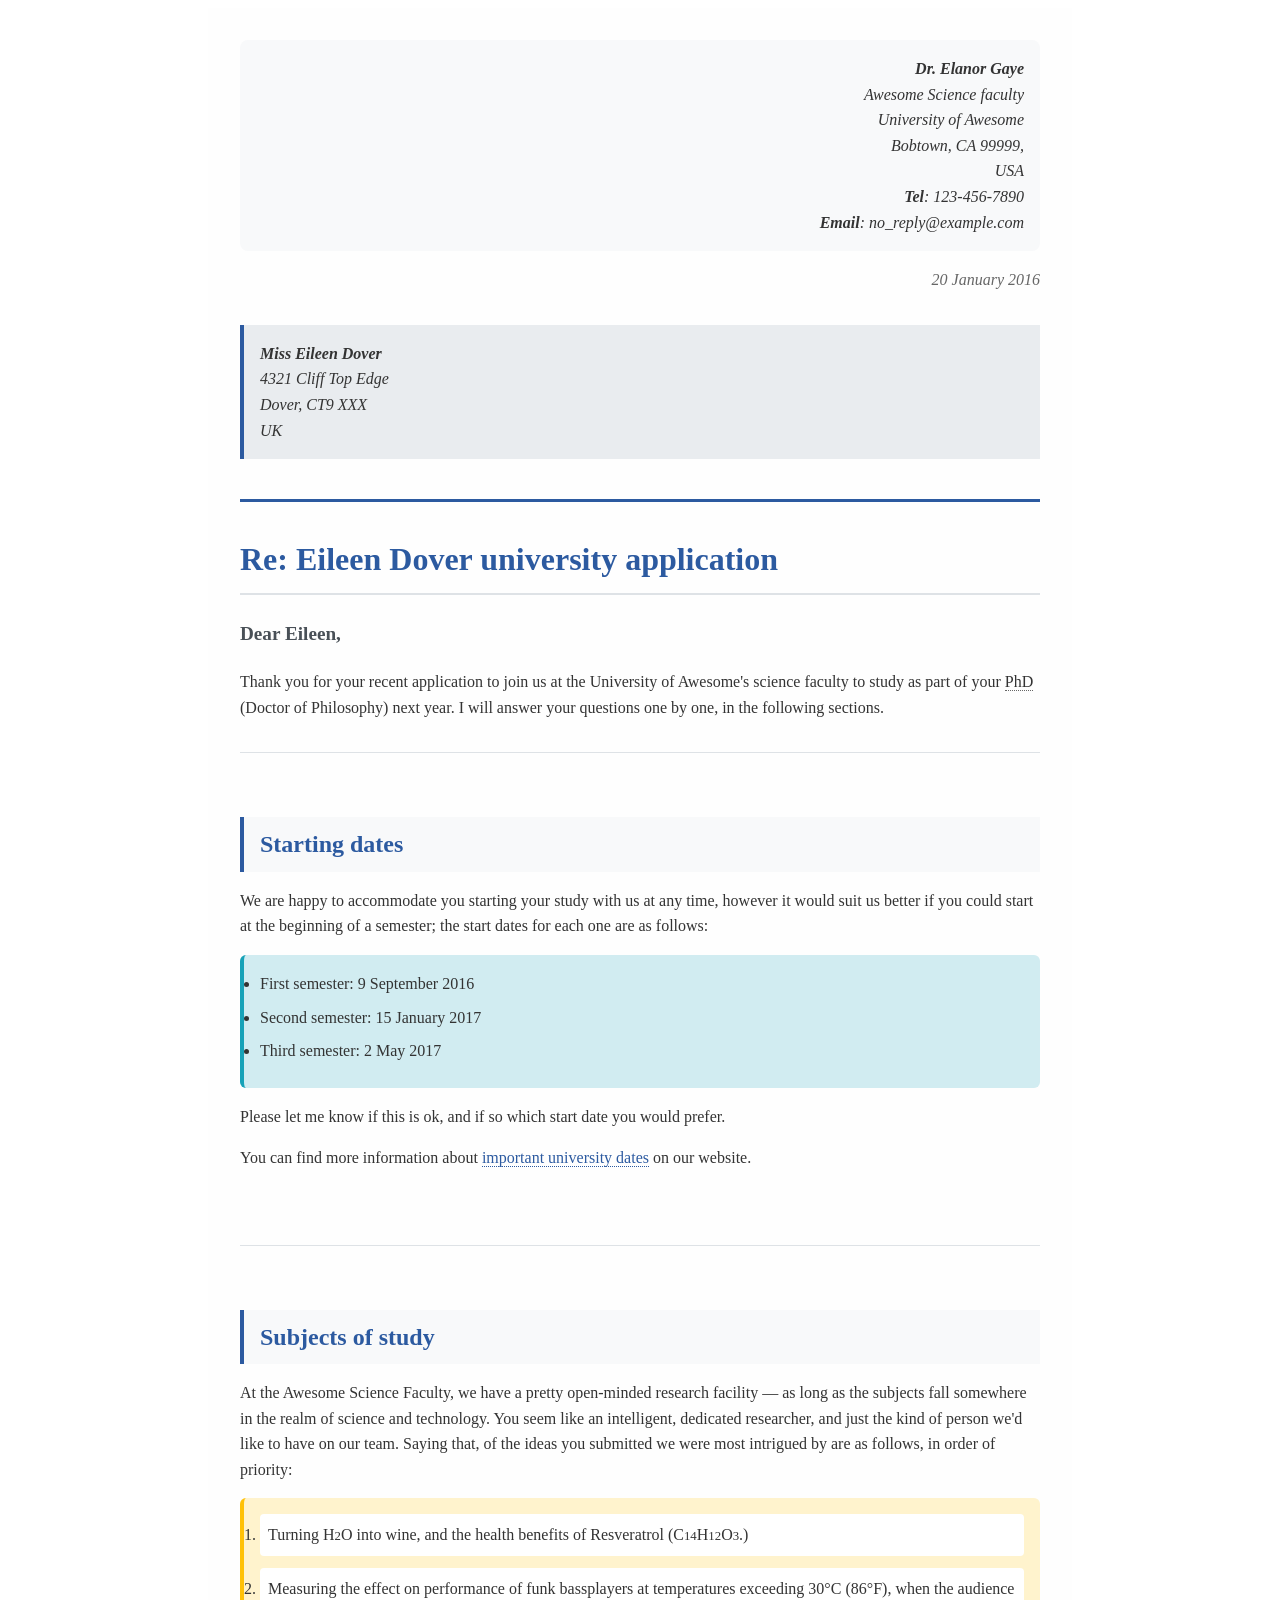
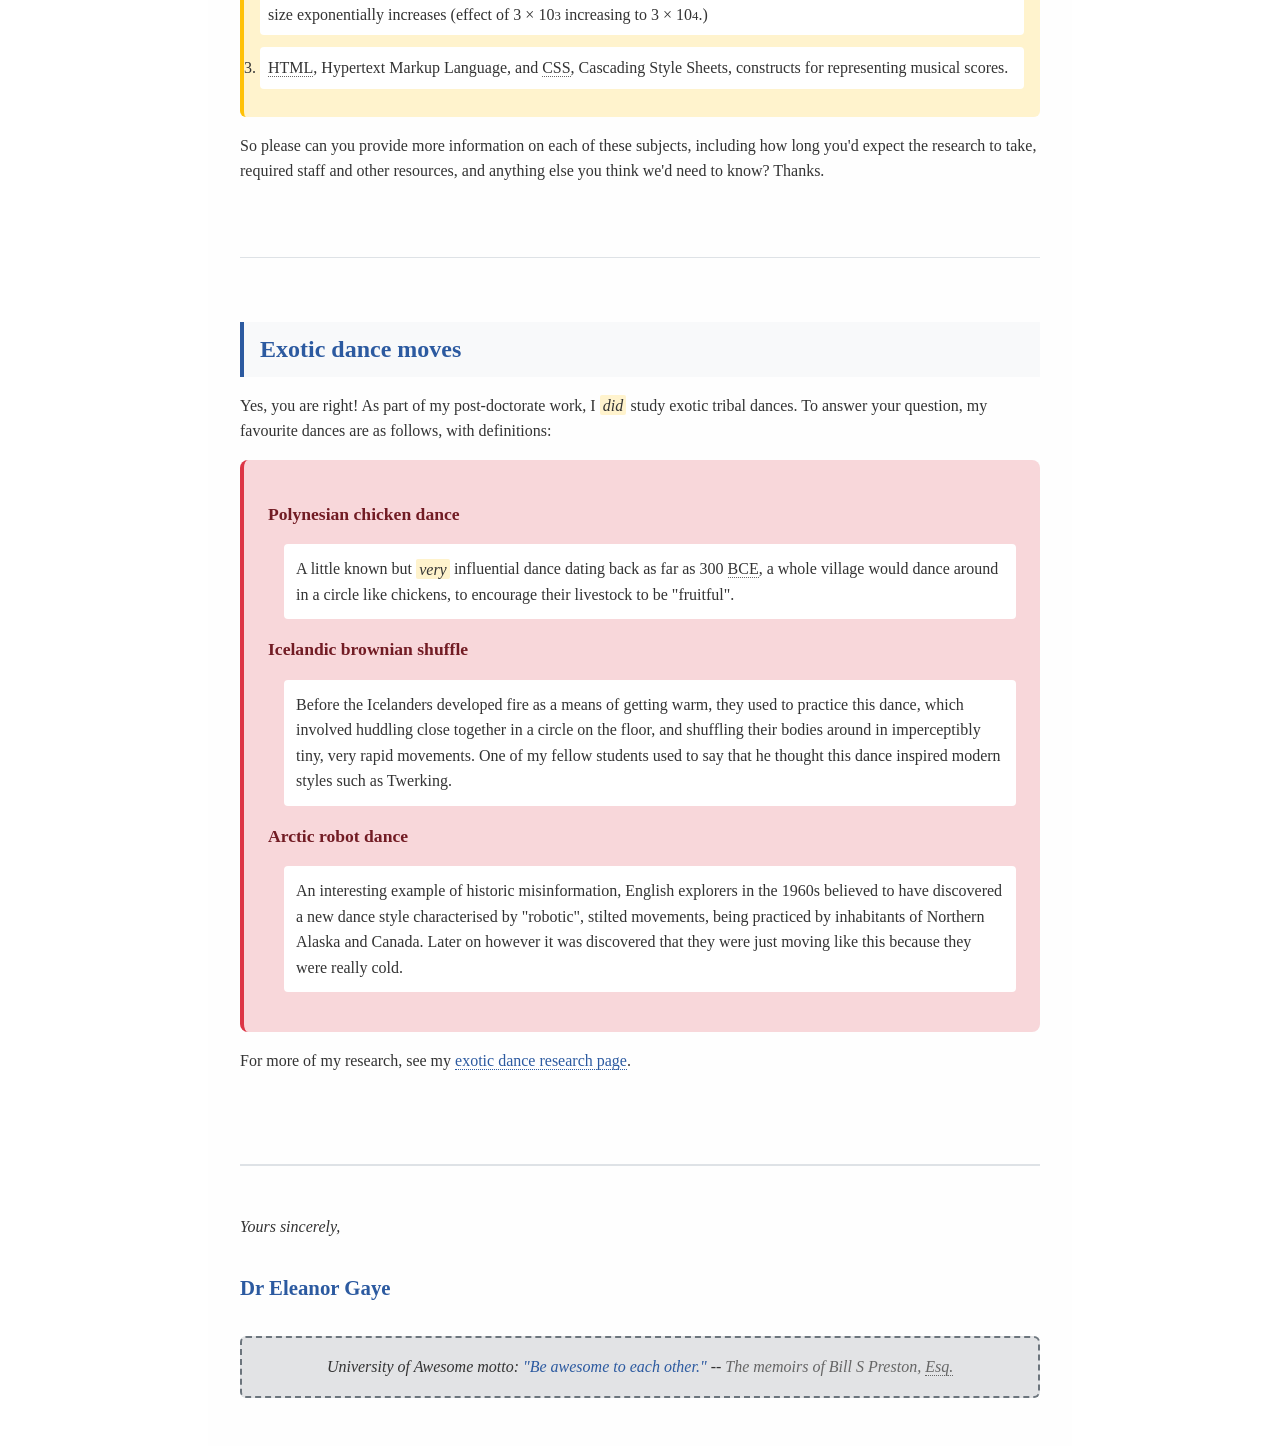
==== tutorial_1/index.html @ b4593571 "Renamed main html file" ====
<!DOCTYPE html>
<html lang="USA">
    <head>
        <title>Letter</title>
        <link rel="stylesheet" href="tutorial_1_letter_styles.css">
    </head>
    <body>
        <div class="letter-document">
            <address class="sender-info">
                <strong>Dr. Elanor Gaye</strong> <br>
                Awesome Science faculty <br>
                University of Awesome <br>
                Bobtown, CA 99999, <br>
                USA <br>
                <strong>Tel</strong>: 123-456-7890<br>
                <strong>Email</strong>: no_reply@example.com
            </address>

            <p class="letter-date">20 January 2016</p>

            <address class="recipient-info">
                <strong>Miss Eileen Dover</strong> <br>
                4321 Cliff Top Edge <br>
                Dover, CT9 XXX <br>
                UK <br>
            </address>

            <div class="letter-header"></div>   <!-- Blue line in between -->
            
            <h1 class="letter-subject">Re: Eileen Dover university application</h1>

            <p class="letter-greeting">Dear Eileen, </p>
            <p>Thank you for your recent application to join us at the University of Awesome's science faculty to study as part of your <a class="abbreviation">PhD</a> (Doctor of Philosophy) next year. 
                I will answer your questions one by one, in the following sections.</p>
            
            <div class="content-section"></div> <!-- Grey line in between -->
            
            <h2 class="section-heading">Starting dates</h2>

            <p>We are happy to accommodate you starting your study with us at any time, however it would suit us better if you could start at the beginning of a semester; 
                the start dates for each one are as follows:</p>

            <ul class="semester-dates li">
                <li>First semester: 9 September 2016</li>
                <li>Second semester: 15 January 2017</li>
                <li>Third semester: 2 May 2017</li>
            </ul>

            <p>Please let me know if this is ok, and if so which start date you would prefer.</p>

            <p>You can find more information about <a class="letter-link">important university dates</a> on our website.</p> <br>

            <div class="content-section"></div>

            <h2 class="section-heading">Subjects of study</h2>

            <p>At the Awesome Science Faculty, we have a pretty open-minded research facility — as long as the subjects fall somewhere in the realm of science and technology. 
                You seem like an intelligent, dedicated researcher, and just the kind of person we'd like to have on our team. Saying that, of the ideas you submitted we were most intrigued by are as follows, in order of priority:</p>
            
            <ol class="priority-list li">
    
                <li>Turning H<span class="subscript">2</span>O into wine, and the health benefits of Resveratrol (C<span class="subscript">14</span>H<span class="subscript">12</span>O<span class="subscript">3</span>.)</li>
                <li>Measuring the effect on performance of funk bassplayers at temperatures exceeding 30°C (86°F), when the audience size exponentially increases (effect of 3 × 10<span class="superscript">3</span> increasing to 3 × 10<span class="superscript">4</span>.)</li>
                <li><a class="abbreviation">HTML</a>, Hypertext Markup Language, and <a class="abbreviation">CSS</a>, Cascading Style Sheets, constructs for representing musical scores.</li>
            </ol>

            <p>So please can you provide more information on each of these subjects, including how long you'd expect the research to take, required staff and other resources, and anything else you think we'd need to know? Thanks.</p><br>

            <div class="content-section"></div>

            <h2 class="section-heading">Exotic dance moves</h2>

            <p>Yes, you are right! As part of my post-doctorate work, I <em class="emphasis">did</em> study exotic tribal dances. To answer your question, my favourite dances are as follows, with definitions:</p>

            <ul style="list-style-type: none;" class="dance-definitions">
                <li class="dance-term">Polynesian chicken dance</li>
                <p class="dance-definition">A little known but <em class="emphasis">very</em> influential dance dating back as far as 300 <a class="abbreviation">BCE</a>, a whole village would dance around in a circle like chickens, to encourage their livestock to be "fruitful".</p>
                <li class="dance-term">Icelandic brownian shuffle</li>
                <p class="dance-definition">Before the Icelanders developed fire as a means of getting warm, they used to practice this dance, which involved huddling close together in a circle on the floor, and shuffling their bodies around in imperceptibly tiny, very rapid movements. One of my fellow students used to say that he thought this dance inspired modern styles such as Twerking.</p>
                <li class="dance-term">Arctic robot dance</li>
                <p class="dance-definition">An interesting example of historic misinformation, English explorers in the 1960s believed to have discovered a new dance style characterised by "robotic", stilted movements, being practiced by inhabitants of Northern Alaska and Canada. Later on however it was discovered that they were just moving like this because they were really cold.</p>
            </ul>

            <p>For more of my research, see my <a class="letter-link">exotic dance research page</a>.</p><br>

            <div class="letter-closing"></div>

            <p class="closing-phrase">Yours sincerely,</p>

            <p class="signature">Dr Eleanor Gaye</p>

            <p class="university-motto">University of Awesome motto: <span class="inline-quote">"Be awesome to each other."</span> -- <span class="citation">The memoirs of Bill S Preston, <a class="abbreviation">Esq.</a></span></p>

        </div>
    </body>
</html>
---- tutorial_1/tutorial_1_letter_styles.css ----
/* =====================================================
   TUTORIAL 2: CSS DETECTIVE CHALLENGE
   =====================================================
   
   Add the correct CSS classes to your HTML 
   letter so it matches this styling specification.
   
   Look at each selector below and figure out what HTML
   elements need which classes to make this work
 
   ===================================================== */

/* DOCUMENT FOUNDATION */
.letter-document {
    max-width: 800px;
    margin: 0 auto;
    padding: 2rem;
    font-family: Georgia, 'Times New Roman', serif;
    line-height: 1.6;
    color: #333;
    background-color: #fefefe;
}

/* LETTER HEADER STYLING */
.letter-header {
    border-bottom: 3px solid #2c5aa0;
    margin-bottom: 2rem;
    padding-bottom: 1rem;
}

.sender-info {
    text-align: right;
    background-color: #f8f9fa;
    padding: 1rem;
    border-radius: 8px;
    margin-bottom: 1rem;
}

.letter-date {
    text-align: right;
    font-style: italic;
    color: #666;
    margin-bottom: 2rem;
}

.recipient-info {
    background-color: #e9ecef;
    padding: 1rem;
    border-left: 4px solid #2c5aa0;
    margin-bottom: 1.5rem;
}

/* MAIN CONTENT STYLING */
.letter-subject {
    color: #2c5aa0;
    border-bottom: 2px solid #dee2e6;
    padding-bottom: 0.5rem;
    margin-bottom: 1.5rem;
}

.letter-greeting {
    font-size: 1.2rem;
    font-weight: bold;
    color: #495057;
}

/* didnt use this yet */
.letter-paragraph {
    margin: 1.5rem 0;
}

/* SECTION STYLING */
.content-section {
    margin: 2rem 0;
    padding: 1rem 0;
    border-top: 1px solid #dee2e6;
}

.section-heading {
    color: #2c5aa0;
    background-color: #f8f9fa;
    padding: 0.5rem 1rem;
    border-left: 4px solid #2c5aa0;
    margin-bottom: 1rem;
}

/* LIST STYLING */
.priority-list {
    background-color: #fff3cd;
    padding: 1rem;
    border-radius: 6px;
    border-left: 4px solid #ffc107;
}

.priority-list li {
    margin-bottom: 0.75rem;
    padding: 0.5rem;
    background-color: white;
    border-radius: 4px;
}

.semester-dates {
    background-color: #d1ecf1;
    padding: 1rem;
    border-radius: 6px;
    border-left: 4px solid #17a2b8;
}

.semester-dates li {
    margin-bottom: 0.5rem;
    font-weight: 500;
}

/* DEFINITION LIST STYLING */
.dance-definitions {
    background-color: #f8d7da;
    padding: 1.5rem;
    border-radius: 8px;
    border-left: 4px solid #dc3545;
}

.dance-term {
    font-weight: bold;
    color: #721c24;
    font-size: 1.1rem;
    margin-top: 1rem;
    margin-bottom: 0.5rem;
}

.dance-definition {
    margin-left: 1rem;
    padding: 0.75rem;
    background-color: white;
    border-radius: 4px;
    margin-bottom: 1rem;
}

/* LETTER CLOSING */
.letter-closing {
    margin-top: 3rem;
    padding-top: 2rem;
    border-top: 2px solid #dee2e6;
}

.closing-phrase {
    font-style: italic;
    margin-bottom: 2rem;
}

.signature {
    font-size: 1.3rem;
    font-weight: bold;
    color: #2c5aa0;
    margin-bottom: 2rem;
}

.university-motto {
    background-color: #e2e3e5;
    padding: 1rem;
    border-radius: 6px;
    text-align: center;
    font-style: italic;
    border: 2px dashed #6c757d;
}

/* LINK STYLING */
.letter-link {
    color: #2c5aa0;
    text-decoration: none;
    border-bottom: 1px dotted #2c5aa0;
}

.letter-link:focus {
    outline: 2px solid #ffc107;
    outline-offset: 2px;
}

/* EMPHASIS AND FORMATTING */
.abbreviation {
    border-bottom: 1px dotted #666;
    cursor: help;
}

.subscript, .superscript {
    font-size: 0.8em;
}

.emphasis {
    background-color: #fff3cd;
    padding: 0.1rem 0.2rem;
    border-radius: 2px;
}

.citation {
    font-style: italic;
    color: #666;
}

.inline-quote {
    font-style: italic;
    color: #2c5aa0;
}

/* RESPONSIVE DESIGN */
@media (max-width: 600px) {
    .letter-document {
        padding: 1rem;
    }
    
    .sender-info,
    .recipient-info {
        padding: 0.75rem;
    }
    
    .letter-subject {
        font-size: 1.3rem;
    }
}
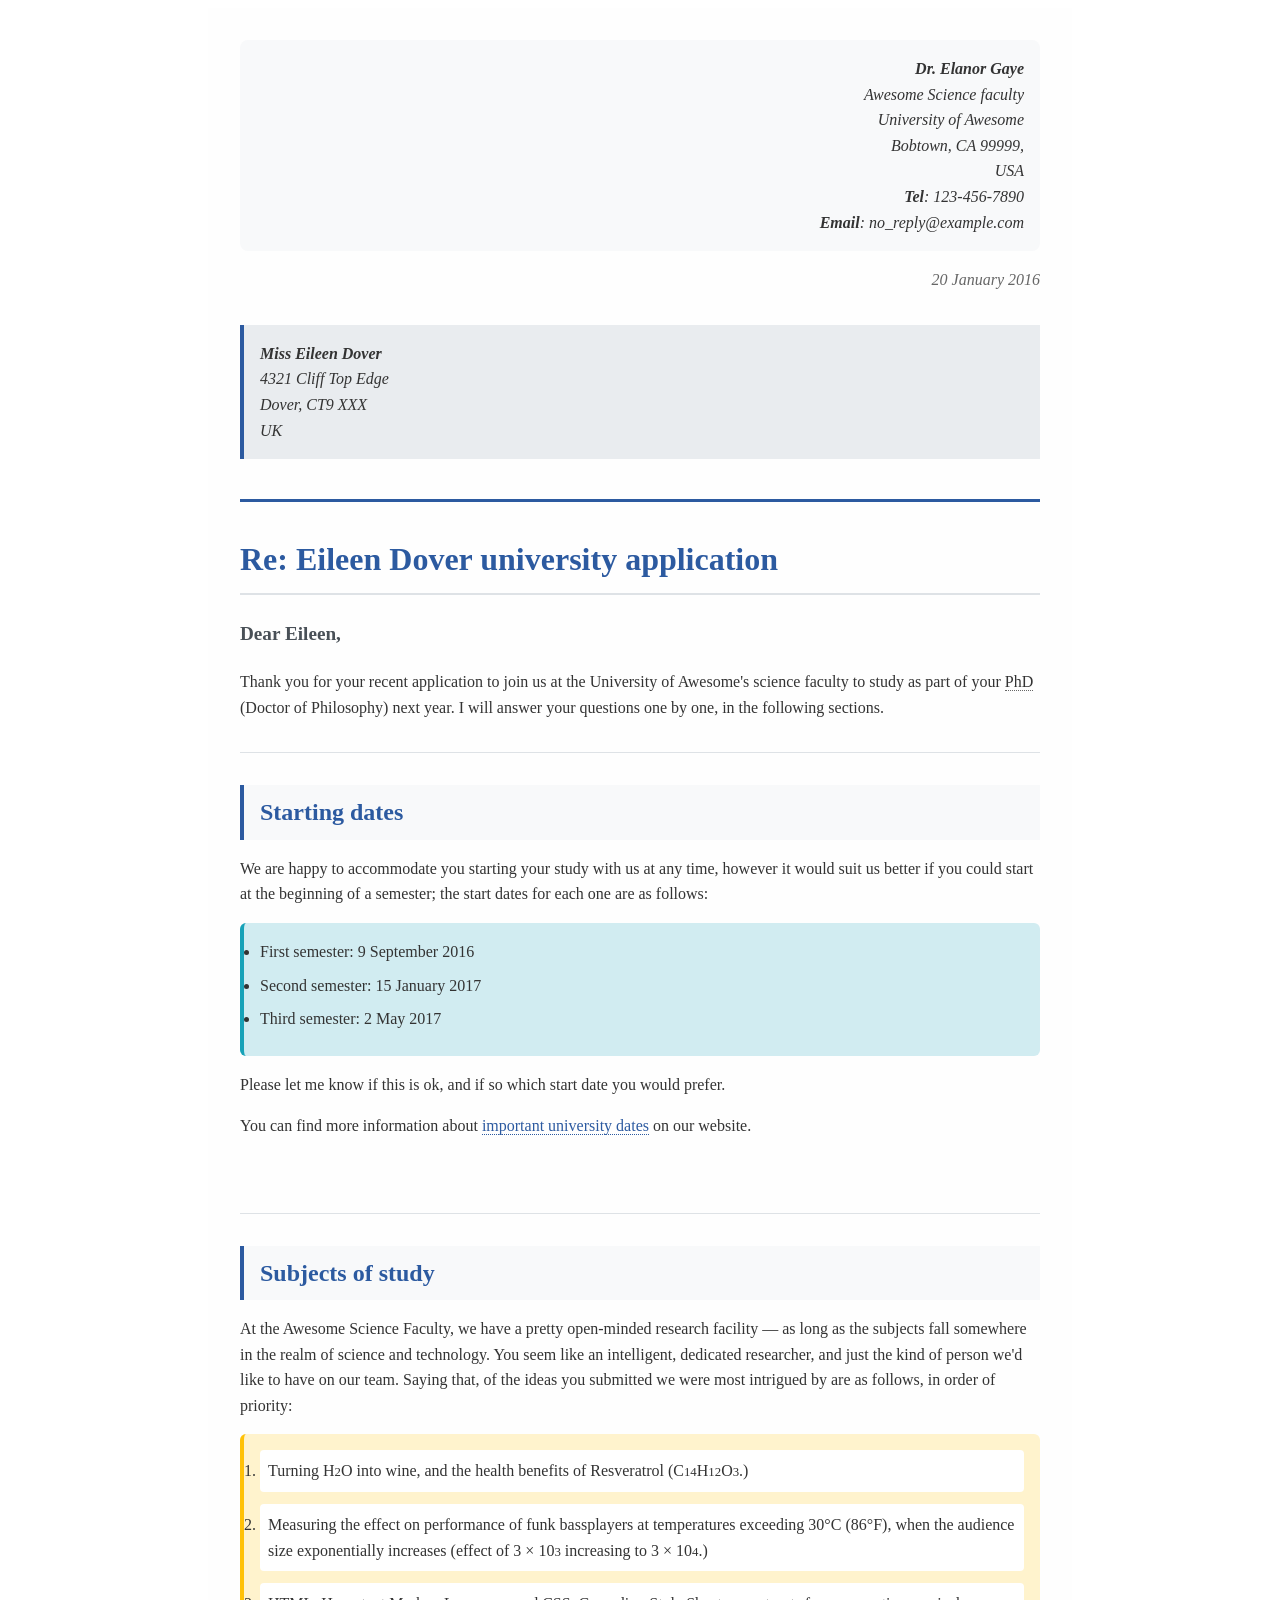
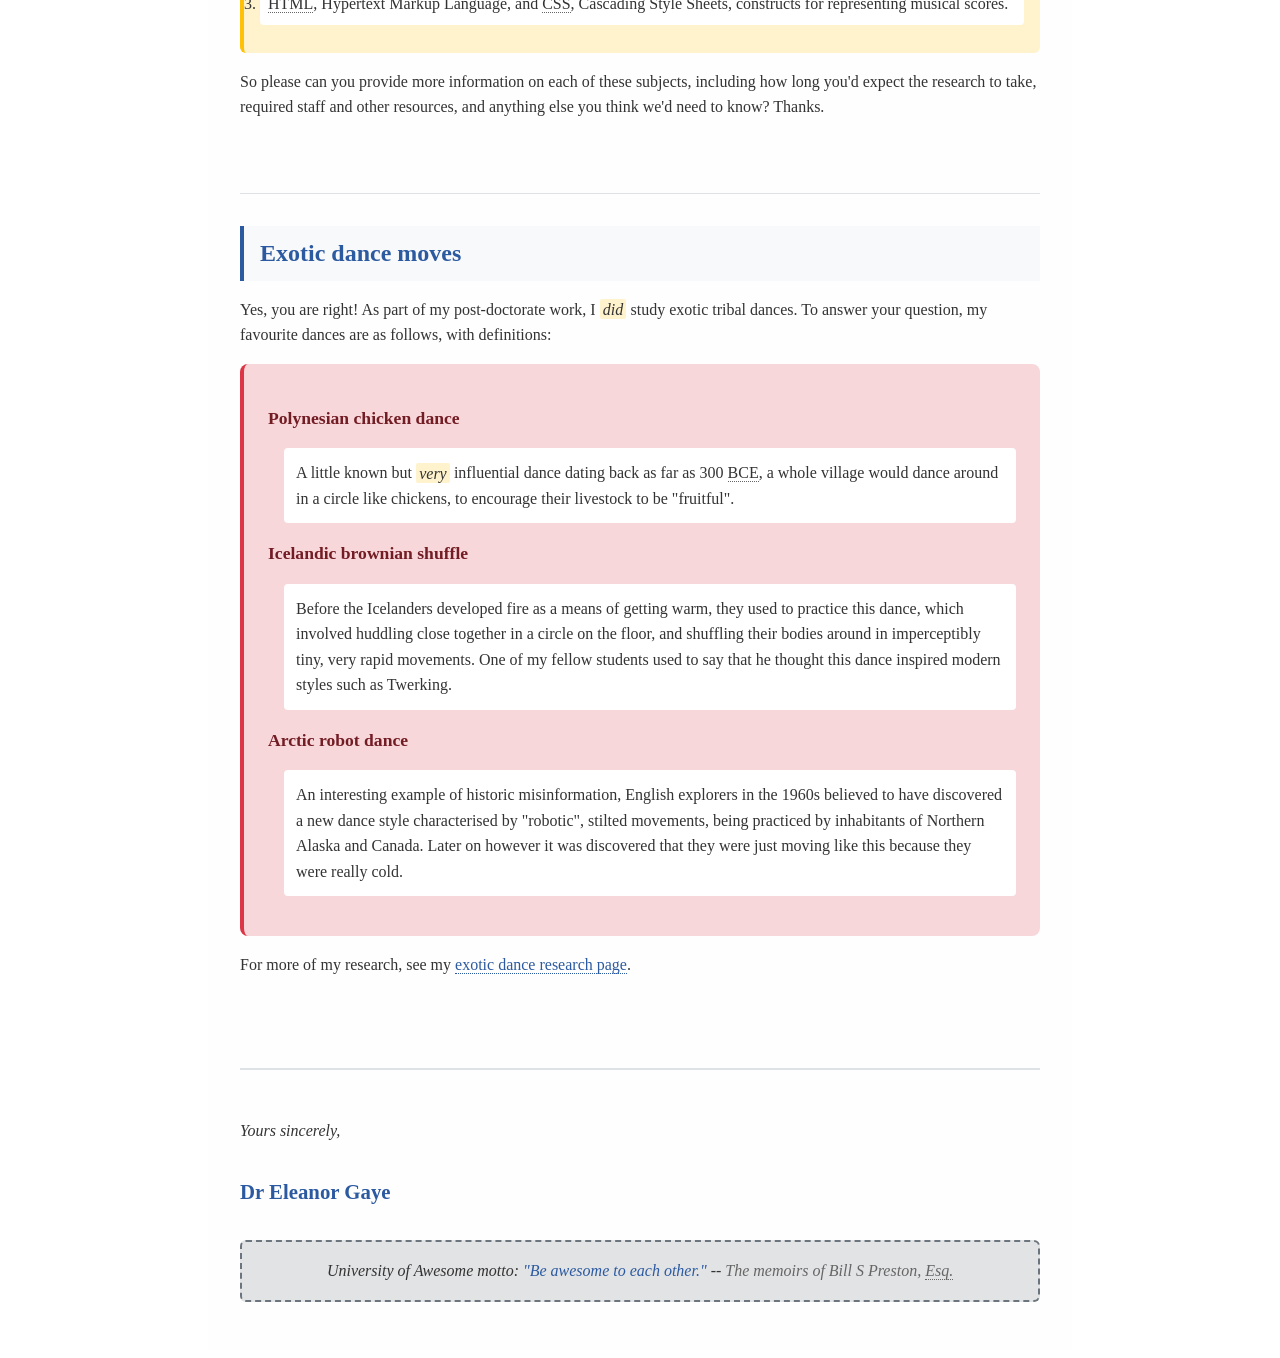
==== commit dc780168: "Tutorial 1 done" ====
--- a/tutorial_1/index.html
+++ b/tutorial_1/index.html
@@ -1,7 +1,7 @@
 <!DOCTYPE html>
 <html lang="USA">
     <head>
-        <title>Letter</title>
+        <title>Tutorial 1</title>
         <link rel="stylesheet" href="tutorial_1_letter_styles.css">
     </head>
     <body>
--- a/tutorial_1/tutorial_1_letter_styles.css
+++ b/tutorial_1/tutorial_1_letter_styles.css
@@ -72,7 +72,7 @@
 /* SECTION STYLING */
 .content-section {
     margin: 2rem 0;
-    padding: 1rem 0;
+    padding: 0;
     border-top: 1px solid #dee2e6;
 }
 
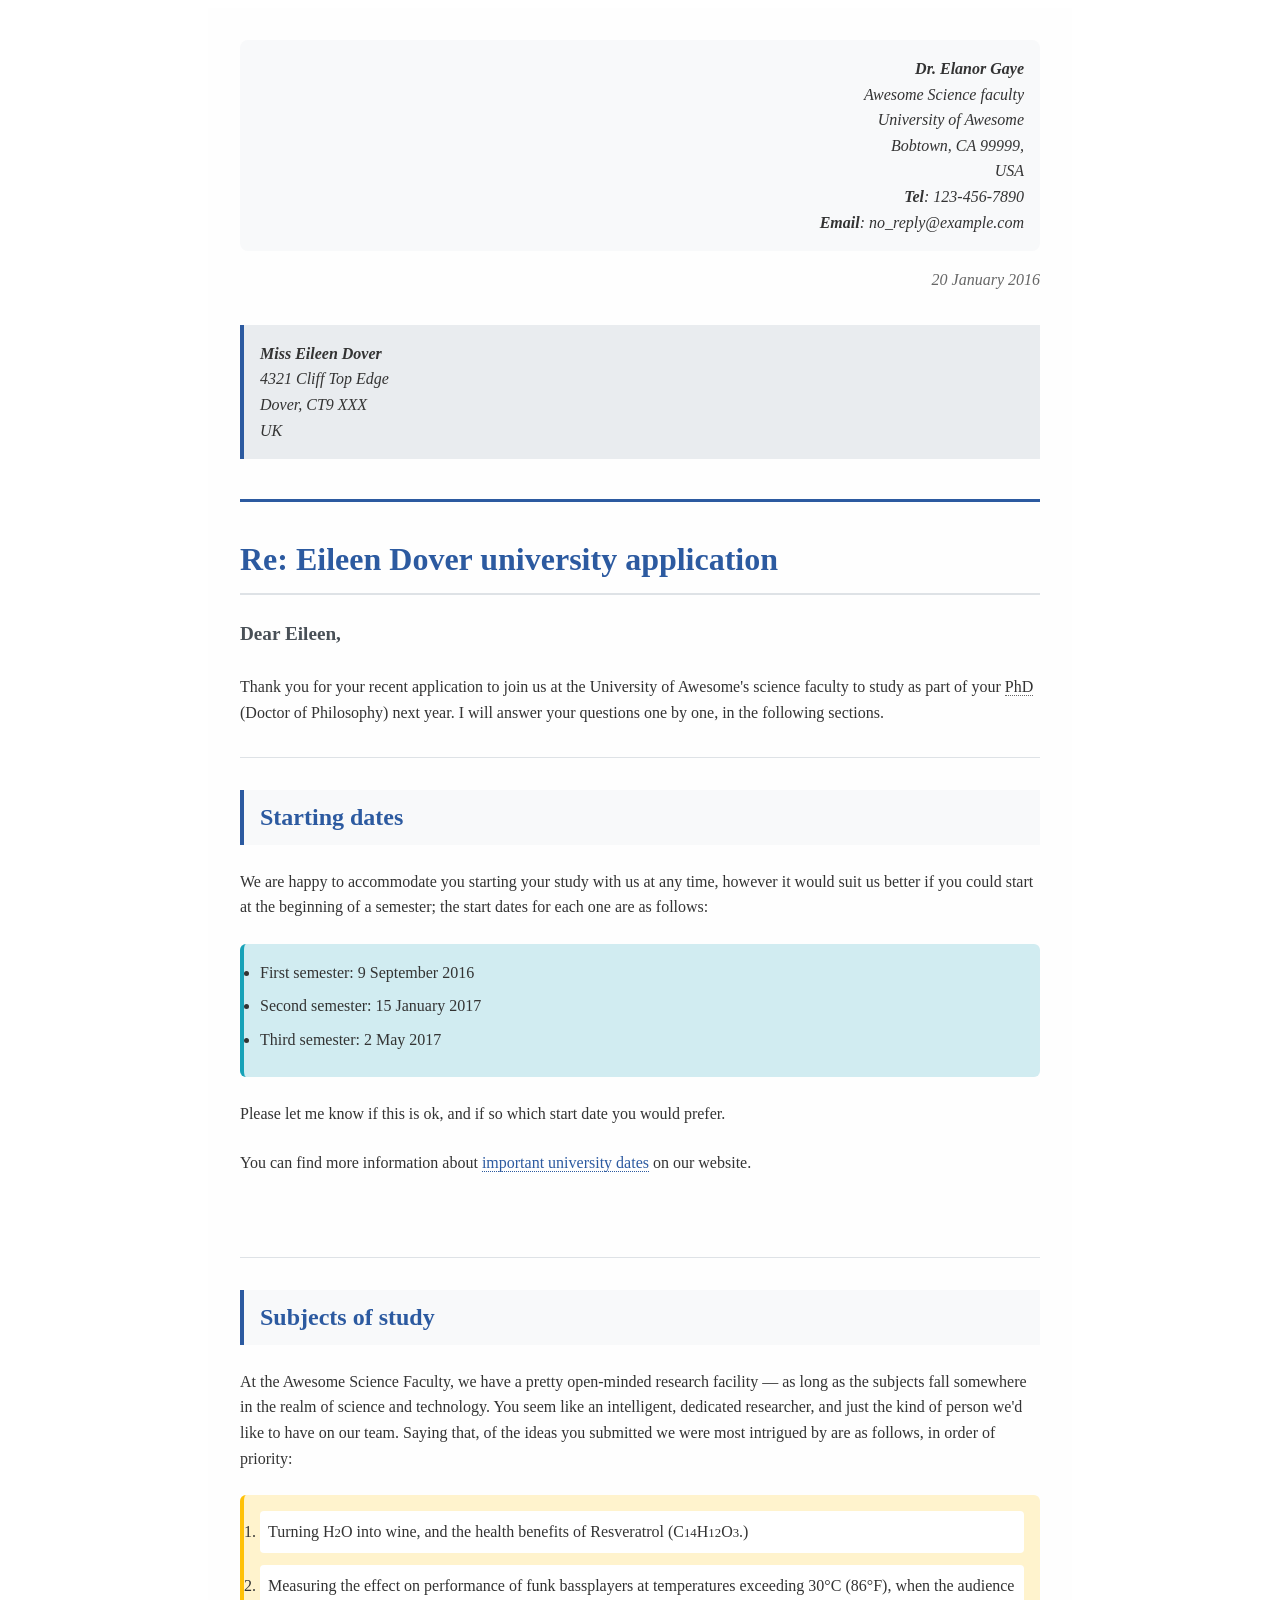
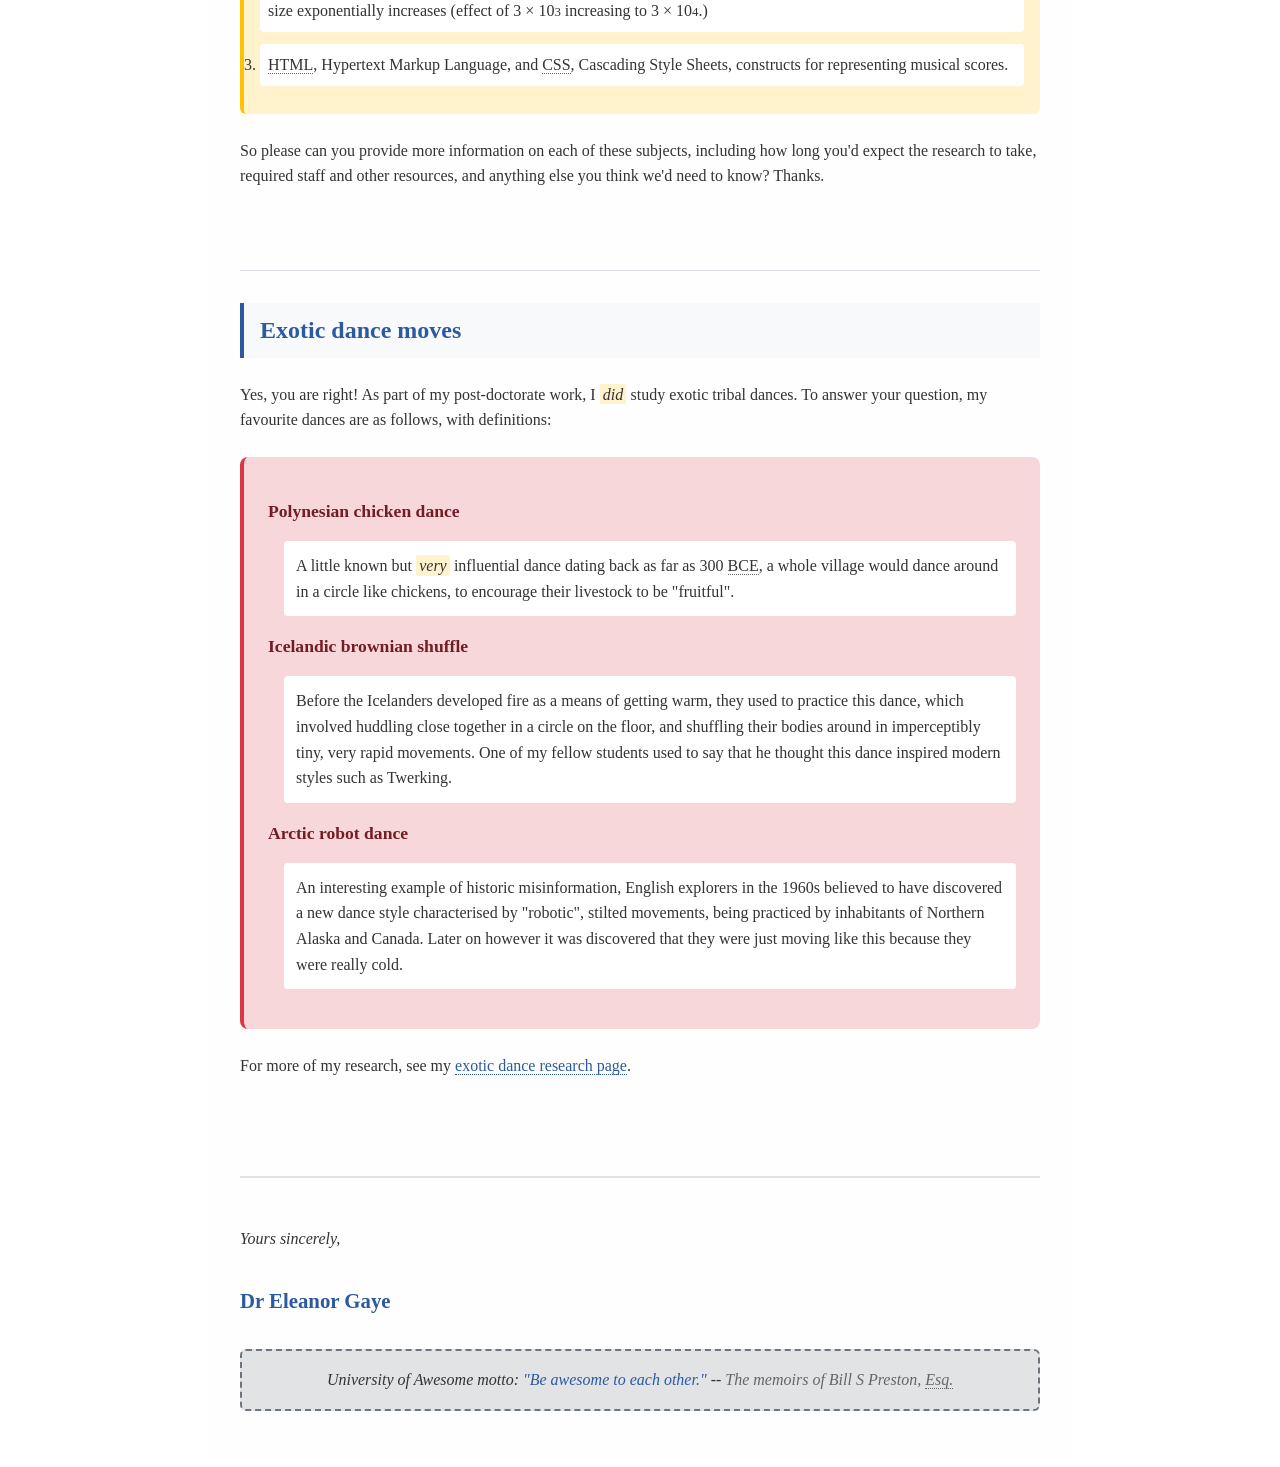
==== commit c51cf1ef: "css styling updated" ====
--- a/tutorial_1/index.html
+++ b/tutorial_1/index.html
@@ -30,14 +30,14 @@
             <h1 class="letter-subject">Re: Eileen Dover university application</h1>
 
             <p class="letter-greeting">Dear Eileen, </p>
-            <p>Thank you for your recent application to join us at the University of Awesome's science faculty to study as part of your <a class="abbreviation">PhD</a> (Doctor of Philosophy) next year. 
+            <p class="letter-paragraph">Thank you for your recent application to join us at the University of Awesome's science faculty to study as part of your <a class="abbreviation">PhD</a> (Doctor of Philosophy) next year. 
                 I will answer your questions one by one, in the following sections.</p>
             
             <div class="content-section"></div> <!-- Grey line in between -->
             
             <h2 class="section-heading">Starting dates</h2>
 
-            <p>We are happy to accommodate you starting your study with us at any time, however it would suit us better if you could start at the beginning of a semester; 
+            <p class="letter-paragraph">We are happy to accommodate you starting your study with us at any time, however it would suit us better if you could start at the beginning of a semester; 
                 the start dates for each one are as follows:</p>
 
             <ul class="semester-dates li">
@@ -46,15 +46,15 @@
                 <li>Third semester: 2 May 2017</li>
             </ul>
 
-            <p>Please let me know if this is ok, and if so which start date you would prefer.</p>
+            <p class="letter-paragraph">Please let me know if this is ok, and if so which start date you would prefer.</p>
 
-            <p>You can find more information about <a class="letter-link">important university dates</a> on our website.</p> <br>
+            <p class="letter-paragraph">You can find more information about <a class="letter-link">important university dates</a> on our website.</p> <br>
 
             <div class="content-section"></div>
 
             <h2 class="section-heading">Subjects of study</h2>
 
-            <p>At the Awesome Science Faculty, we have a pretty open-minded research facility — as long as the subjects fall somewhere in the realm of science and technology. 
+            <p class="letter-paragraph">At the Awesome Science Faculty, we have a pretty open-minded research facility — as long as the subjects fall somewhere in the realm of science and technology. 
                 You seem like an intelligent, dedicated researcher, and just the kind of person we'd like to have on our team. Saying that, of the ideas you submitted we were most intrigued by are as follows, in order of priority:</p>
             
             <ol class="priority-list li">
@@ -64,13 +64,13 @@
                 <li><a class="abbreviation">HTML</a>, Hypertext Markup Language, and <a class="abbreviation">CSS</a>, Cascading Style Sheets, constructs for representing musical scores.</li>
             </ol>
 
-            <p>So please can you provide more information on each of these subjects, including how long you'd expect the research to take, required staff and other resources, and anything else you think we'd need to know? Thanks.</p><br>
+            <p class="letter-paragraph">So please can you provide more information on each of these subjects, including how long you'd expect the research to take, required staff and other resources, and anything else you think we'd need to know? Thanks.</p><br>
 
             <div class="content-section"></div>
 
             <h2 class="section-heading">Exotic dance moves</h2>
 
-            <p>Yes, you are right! As part of my post-doctorate work, I <em class="emphasis">did</em> study exotic tribal dances. To answer your question, my favourite dances are as follows, with definitions:</p>
+            <p class="letter-paragraph">Yes, you are right! As part of my post-doctorate work, I <em class="emphasis">did</em> study exotic tribal dances. To answer your question, my favourite dances are as follows, with definitions:</p>
 
             <ul style="list-style-type: none;" class="dance-definitions">
                 <li class="dance-term">Polynesian chicken dance</li>
@@ -81,7 +81,7 @@
                 <p class="dance-definition">An interesting example of historic misinformation, English explorers in the 1960s believed to have discovered a new dance style characterised by "robotic", stilted movements, being practiced by inhabitants of Northern Alaska and Canada. Later on however it was discovered that they were just moving like this because they were really cold.</p>
             </ul>
 
-            <p>For more of my research, see my <a class="letter-link">exotic dance research page</a>.</p><br>
+            <p class="letter-paragraph">For more of my research, see my <a class="letter-link">exotic dance research page</a>.</p><br>
 
             <div class="letter-closing"></div>
 
@@ -93,4 +93,4 @@
 
         </div>
     </body>
-</html>+</html>
--- a/tutorial_1/tutorial_1_letter_styles.css
+++ b/tutorial_1/tutorial_1_letter_styles.css
@@ -64,7 +64,6 @@
     color: #495057;
 }
 
-/* didnt use this yet */
 .letter-paragraph {
     margin: 1.5rem 0;
 }
@@ -215,4 +214,4 @@
     .letter-subject {
         font-size: 1.3rem;
     }
-}+}
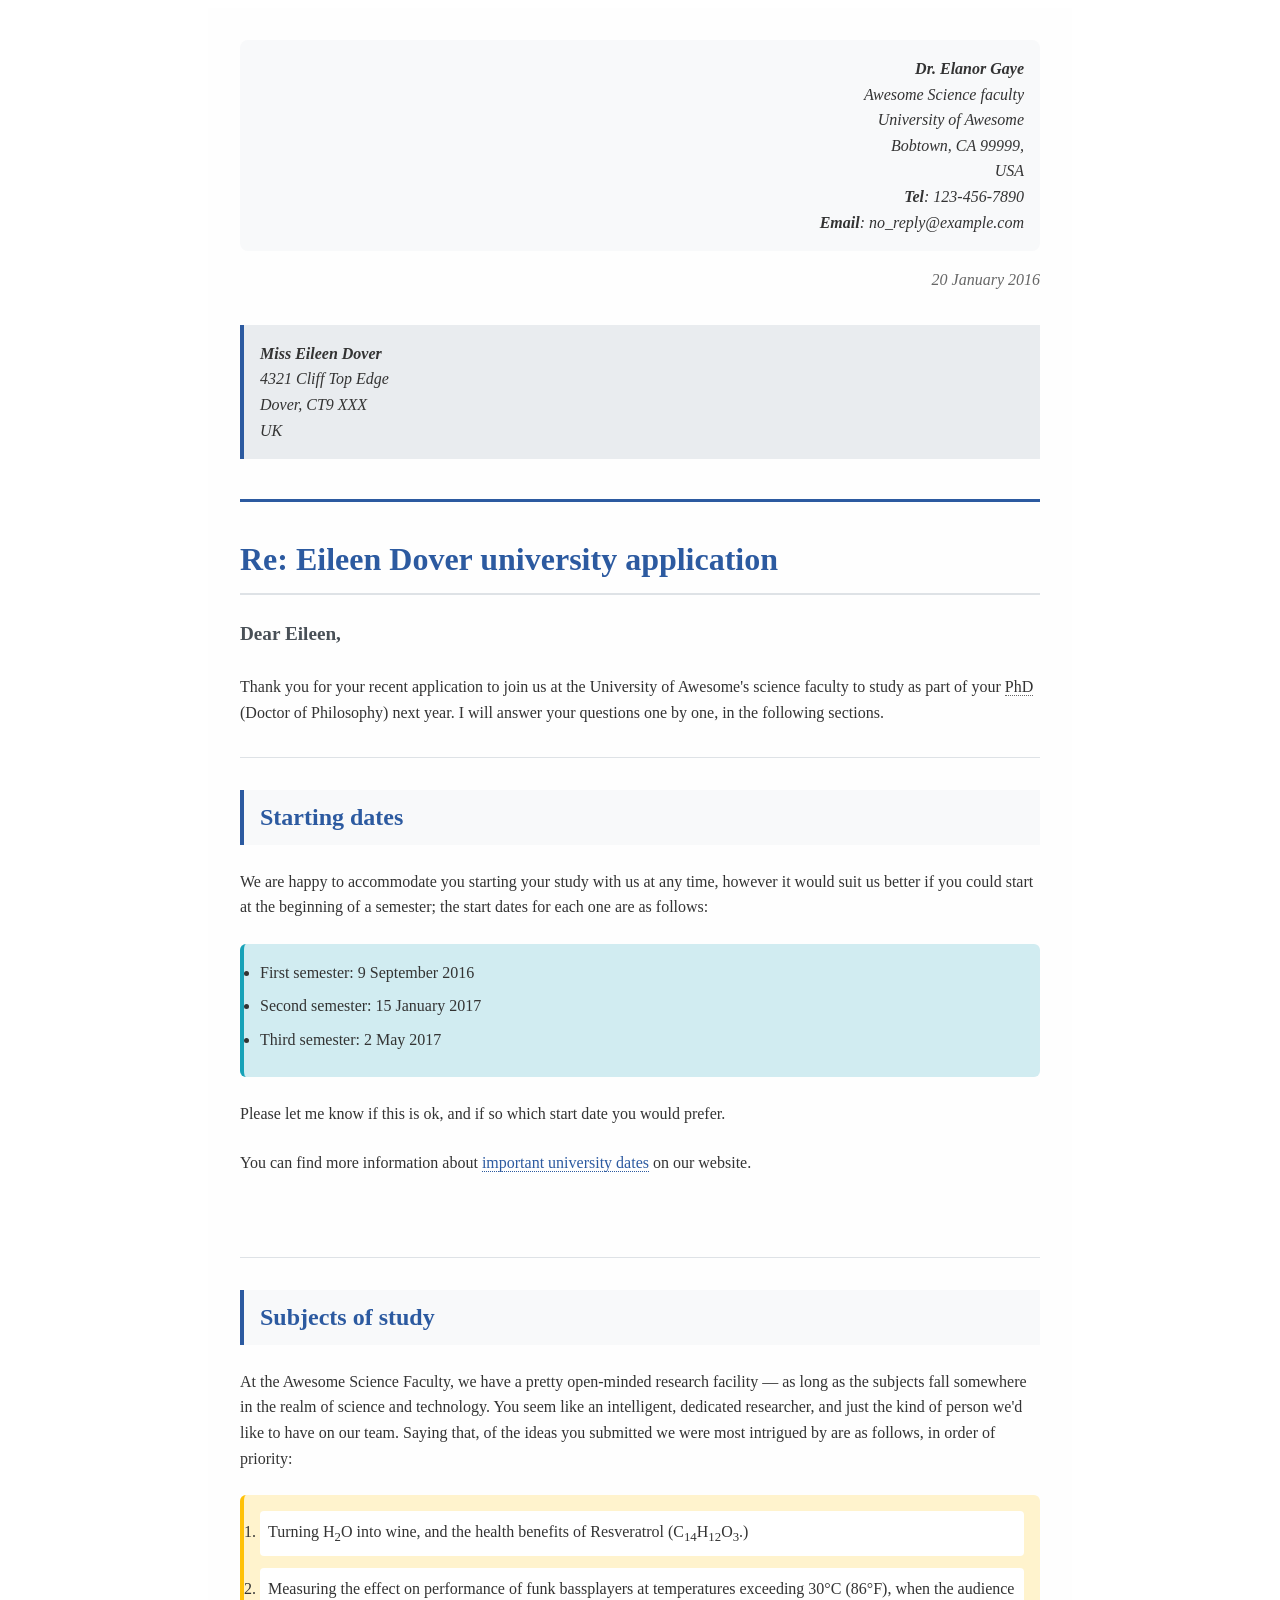
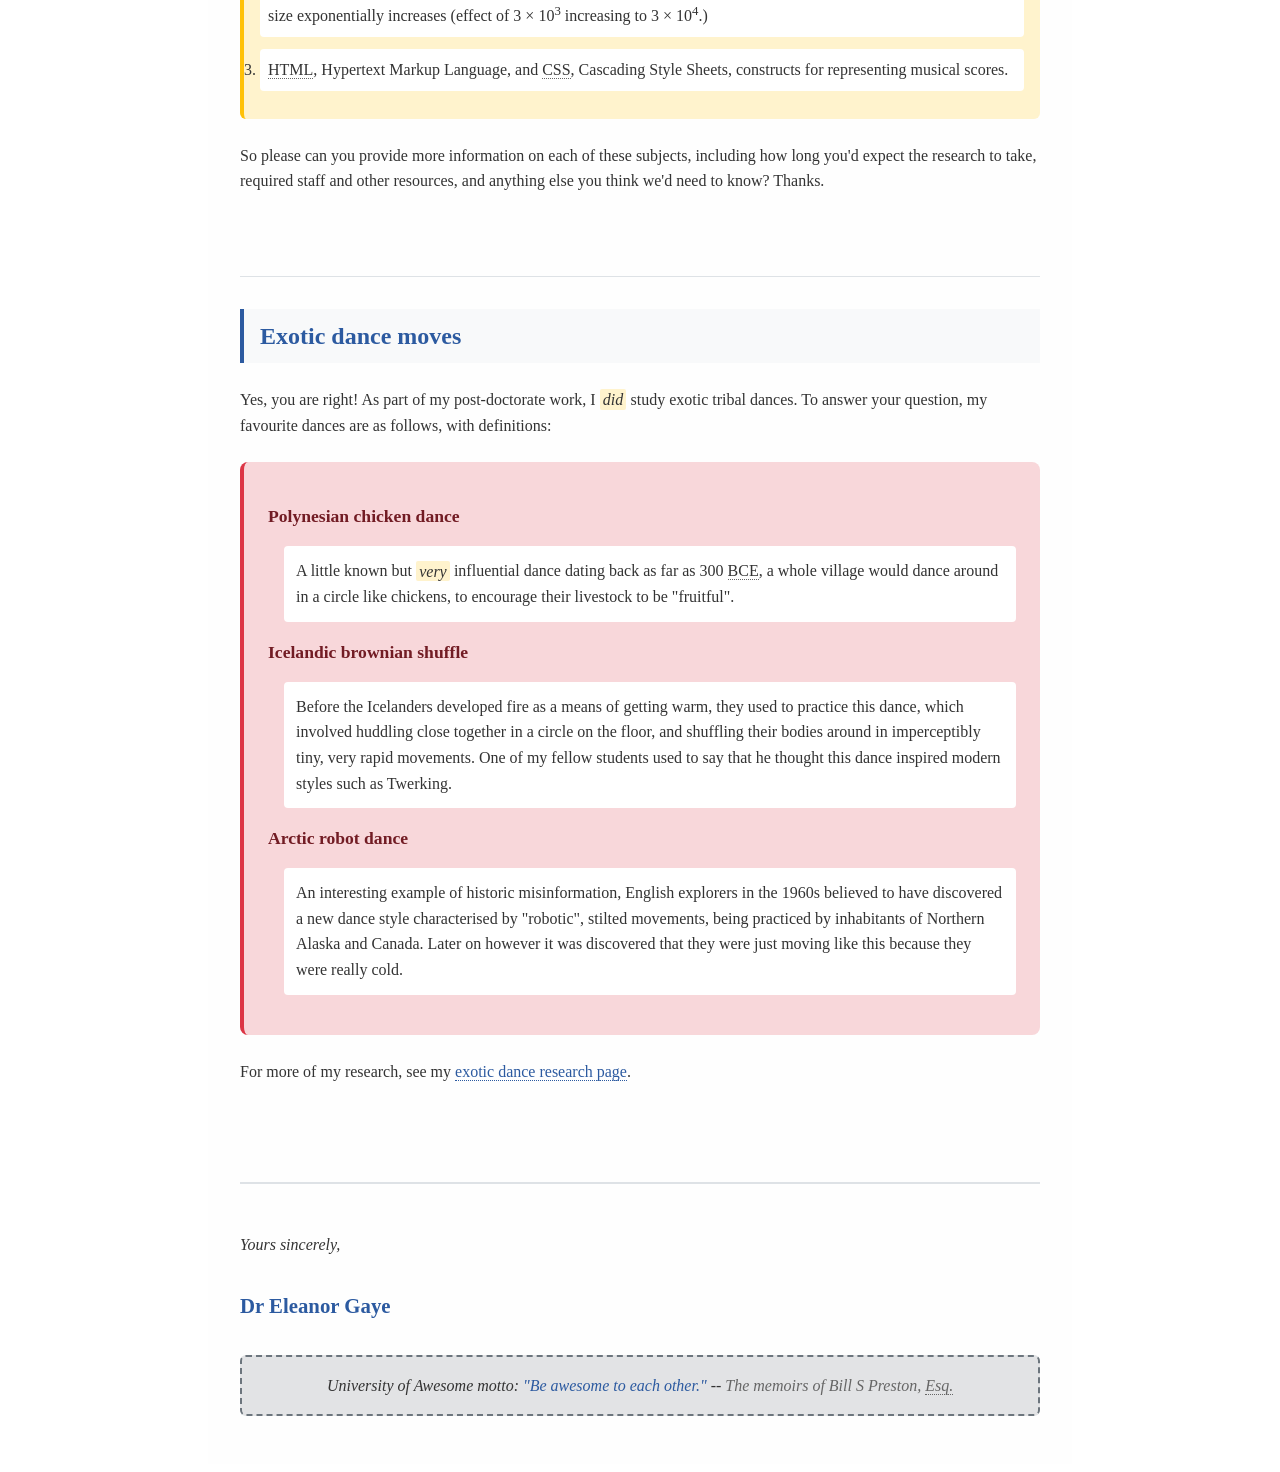
==== commit 8ed72b75: "Update index.html" ====
--- a/tutorial_1/index.html
+++ b/tutorial_1/index.html
@@ -59,8 +59,8 @@
             
             <ol class="priority-list li">
     
-                <li>Turning H<span class="subscript">2</span>O into wine, and the health benefits of Resveratrol (C<span class="subscript">14</span>H<span class="subscript">12</span>O<span class="subscript">3</span>.)</li>
-                <li>Measuring the effect on performance of funk bassplayers at temperatures exceeding 30°C (86°F), when the audience size exponentially increases (effect of 3 × 10<span class="superscript">3</span> increasing to 3 × 10<span class="superscript">4</span>.)</li>
+                <li>Turning H<sub class="subscript">2</sub>O into wine, and the health benefits of Resveratrol (C<sub class="subscript">14</sub>H<sub class="subscript">12</sub>O<sub class="subscript">3</sub>.)</li>
+                <li>Measuring the effect on performance of funk bassplayers at temperatures exceeding 30°C (86°F), when the audience size exponentially increases (effect of 3 × 10<sup class="superscript">3</sup> increasing to 3 × 10<sup class="superscript">4</sup>.)</li>
                 <li><a class="abbreviation">HTML</a>, Hypertext Markup Language, and <a class="abbreviation">CSS</a>, Cascading Style Sheets, constructs for representing musical scores.</li>
             </ol>
 
